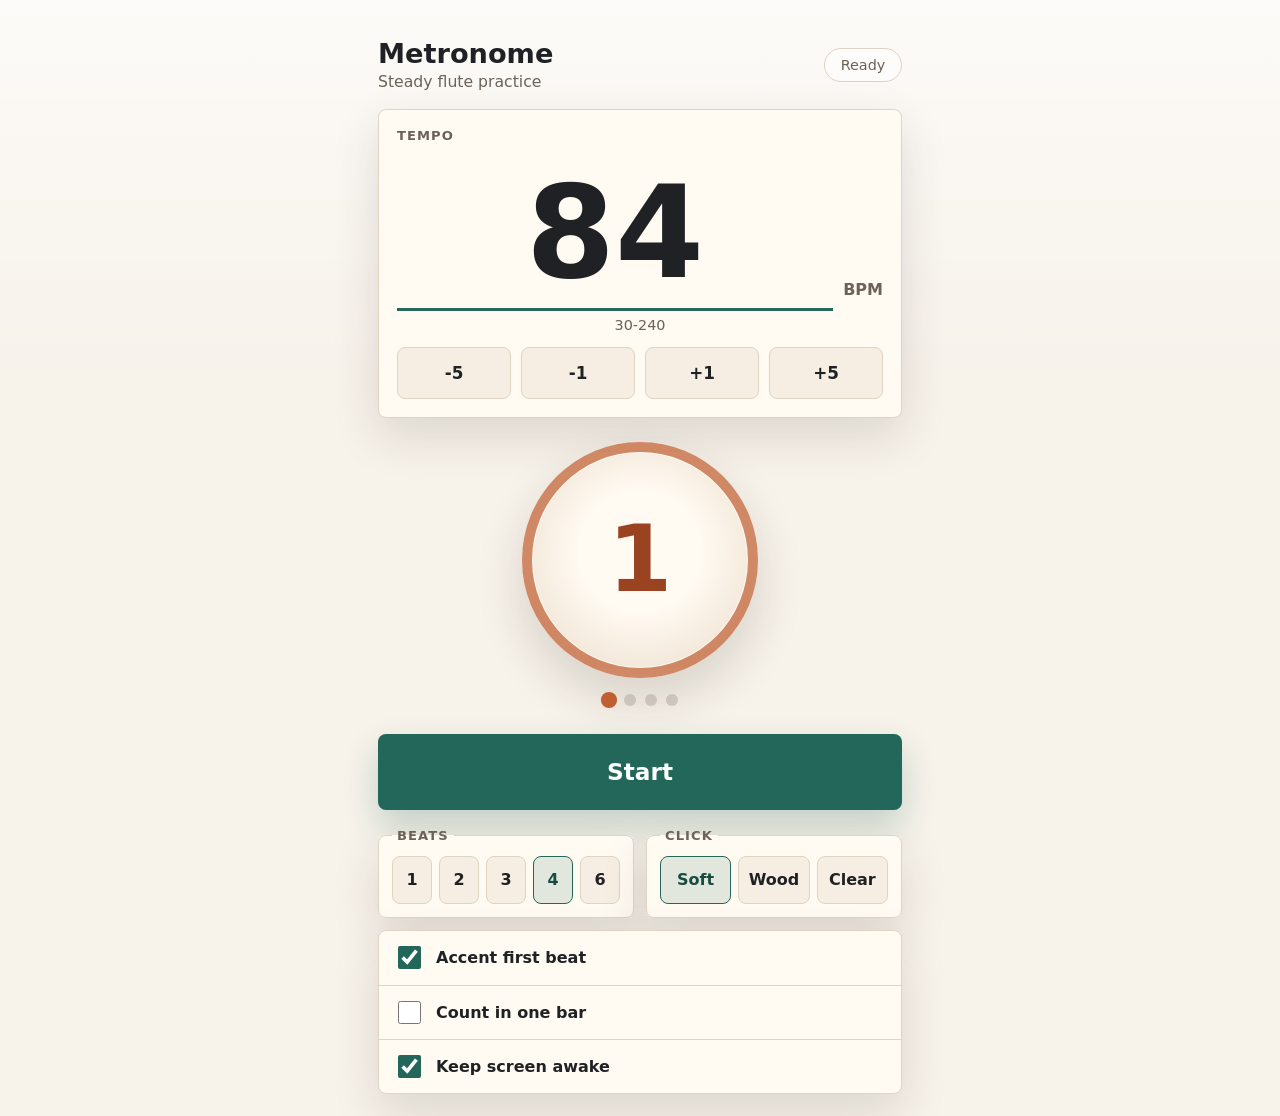
==== index.html @ 262b2afa "First cut of the application" ====
<!doctype html>
<html lang="en">
  <head>
    <meta charset="utf-8">
    <meta name="viewport" content="width=device-width, initial-scale=1, viewport-fit=cover">
    <meta name="theme-color" content="#f7f2ea">
    <meta name="apple-mobile-web-app-capable" content="yes">
    <meta name="apple-mobile-web-app-status-bar-style" content="default">
    <meta name="apple-mobile-web-app-title" content="Metronome">
    <title>Metronome</title>
    <link rel="manifest" href="manifest.webmanifest">
    <link rel="icon" href="icons/icon.svg" type="image/svg+xml">
    <link rel="apple-touch-icon" href="icons/apple-touch-icon.png">
    <link rel="stylesheet" href="styles.css">
  </head>
  <body>
    <main class="app" aria-labelledby="app-title">
      <header class="topbar">
        <div>
          <h1 id="app-title">Metronome</h1>
          <p class="subtitle">Steady flute practice</p>
        </div>
        <output id="state-label" class="state-label" aria-live="polite">Ready</output>
      </header>

      <section class="tempo-panel" aria-labelledby="tempo-title">
        <h2 id="tempo-title">Tempo</h2>
        <label class="bpm-control">
          <span class="sr-only">Beats per minute</span>
          <input id="bpm-input" type="number" inputmode="numeric" min="30" max="240" step="1" value="84" aria-describedby="bpm-range">
          <span>BPM</span>
        </label>
        <p id="bpm-range" class="hint">30-240</p>

        <div class="tempo-buttons" aria-label="Tempo adjustments">
          <button class="step-button" type="button" data-step="-5">-5</button>
          <button class="step-button" type="button" data-step="-1">-1</button>
          <button class="step-button" type="button" data-step="1">+1</button>
          <button class="step-button" type="button" data-step="5">+5</button>
        </div>
      </section>

      <section class="pulse-panel" aria-label="Current beat">
        <div id="pulse-ring" class="pulse-ring" aria-hidden="true">
          <span id="beat-number">1</span>
        </div>
        <div id="beat-dots" class="beat-dots" aria-hidden="true"></div>
      </section>

      <button id="play-button" class="play-button" type="button" aria-pressed="false">
        <span id="play-label">Start</span>
      </button>

      <section class="settings-grid" aria-label="Metronome settings">
        <fieldset class="setting-card">
          <legend>Beats</legend>
          <div class="segmented" role="radiogroup" aria-label="Beats per bar">
            <label><input type="radio" name="beats" value="1"> <span>1</span></label>
            <label><input type="radio" name="beats" value="2"> <span>2</span></label>
            <label><input type="radio" name="beats" value="3"> <span>3</span></label>
            <label><input type="radio" name="beats" value="4" checked> <span>4</span></label>
            <label><input type="radio" name="beats" value="6"> <span>6</span></label>
          </div>
        </fieldset>

        <fieldset class="setting-card">
          <legend>Click</legend>
          <div class="segmented sound-choice" role="radiogroup" aria-label="Click sound">
            <label><input type="radio" name="sound" value="soft" checked> <span>Soft</span></label>
            <label><input type="radio" name="sound" value="wood"> <span>Wood</span></label>
            <label><input type="radio" name="sound" value="clear"> <span>Clear</span></label>
          </div>
        </fieldset>

        <div class="toggle-row">
          <label class="toggle">
            <input id="accent-toggle" type="checkbox" checked>
            <span>Accent first beat</span>
          </label>
          <label class="toggle">
            <input id="count-in-toggle" type="checkbox">
            <span>Count in one bar</span>
          </label>
          <label class="toggle">
            <input id="wake-lock-toggle" type="checkbox" checked>
            <span>Keep screen awake</span>
          </label>
        </div>
      </section>
    </main>

    <script src="app.js" defer></script>
  </body>
</html>
---- styles.css ----
:root {
  color-scheme: light dark;
  --bg: #f7f2ea;
  --panel: #fffaf2;
  --panel-strong: #f0e3d3;
  --text: #202124;
  --muted: #6c6258;
  --line: #dfd3c3;
  --primary: #23675a;
  --primary-dark: #184c43;
  --accent: #c05f32;
  --focus: #0f766e;
  --shadow: 0 18px 48px rgb(57 45 34 / 14%);
  font-family: Inter, ui-sans-serif, system-ui, -apple-system, BlinkMacSystemFont, "Segoe UI", sans-serif;
}

* {
  box-sizing: border-box;
}

html {
  min-height: 100%;
}

body {
  min-height: 100vh;
  margin: 0;
  background:
    linear-gradient(180deg, rgb(255 255 255 / 68%), rgb(255 255 255 / 0%) 34%),
    var(--bg);
  color: var(--text);
}

button,
input {
  font: inherit;
}

button {
  -webkit-tap-highlight-color: transparent;
}

.app {
  width: min(100%, 560px);
  min-height: 100vh;
  margin: 0 auto;
  padding: max(18px, env(safe-area-inset-top)) 18px max(22px, env(safe-area-inset-bottom));
  display: grid;
  gap: 18px;
  align-content: start;
}

.topbar {
  display: flex;
  align-items: center;
  justify-content: space-between;
  gap: 16px;
  padding-top: 4px;
}

h1,
h2,
p {
  margin: 0;
}

h1 {
  font-size: 1.7rem;
  line-height: 1.05;
  font-weight: 780;
  letter-spacing: 0;
}

h2,
legend {
  color: var(--muted);
  font-size: 0.82rem;
  font-weight: 760;
  letter-spacing: 0.08em;
  text-transform: uppercase;
}

.subtitle,
.hint {
  color: var(--muted);
}

.subtitle {
  margin-top: 3px;
  font-size: 0.98rem;
}

.state-label {
  min-width: 78px;
  padding: 8px 11px;
  border: 1px solid var(--line);
  border-radius: 999px;
  background: rgb(255 255 255 / 44%);
  color: var(--muted);
  font-size: 0.9rem;
  text-align: center;
}

.state-label.playing {
  border-color: rgb(35 103 90 / 40%);
  background: rgb(35 103 90 / 12%);
  color: var(--primary-dark);
}

.tempo-panel,
.setting-card {
  border: 1px solid var(--line);
  border-radius: 8px;
  background: var(--panel);
  box-shadow: var(--shadow);
}

.tempo-panel {
  padding: 18px;
  display: grid;
  gap: 14px;
}

.bpm-control {
  display: grid;
  grid-template-columns: minmax(0, 1fr) auto;
  align-items: end;
  gap: 10px;
}

.bpm-control input {
  width: 100%;
  min-width: 0;
  border: 0;
  border-bottom: 3px solid var(--primary);
  border-radius: 0;
  background: transparent;
  color: var(--text);
  font-size: clamp(4.5rem, 28vw, 8rem);
  font-weight: 800;
  line-height: 0.95;
  letter-spacing: 0;
  text-align: center;
  appearance: textfield;
}

.bpm-control input::-webkit-outer-spin-button,
.bpm-control input::-webkit-inner-spin-button {
  margin: 0;
  appearance: none;
}

.bpm-control span:last-child {
  padding-bottom: 12px;
  color: var(--muted);
  font-weight: 760;
}

.hint {
  margin-top: -8px;
  font-size: 0.9rem;
  text-align: center;
}

.tempo-buttons {
  display: grid;
  grid-template-columns: repeat(4, minmax(0, 1fr));
  gap: 10px;
}

.step-button,
.play-button {
  border: 0;
  cursor: pointer;
  font-weight: 760;
}

.step-button {
  min-height: 52px;
  border: 1px solid var(--line);
  border-radius: 8px;
  background: #f6eee3;
  color: var(--text);
  font-size: 1.05rem;
}

.step-button:active,
.segmented label:active {
  transform: translateY(1px);
}

.pulse-panel {
  display: grid;
  justify-items: center;
  gap: 16px;
  padding: 6px 0 2px;
}

.pulse-ring {
  width: min(52vw, 236px);
  aspect-ratio: 1;
  border: 10px solid rgb(35 103 90 / 18%);
  border-radius: 50%;
  display: grid;
  place-items: center;
  background: radial-gradient(circle at 50% 46%, #fffaf2 0 38%, #eadbc8 100%);
  color: var(--primary-dark);
  box-shadow: inset 0 0 0 1px rgb(255 255 255 / 70%), 0 22px 48px rgb(58 45 33 / 16%);
  transition: transform 90ms ease, border-color 90ms ease, color 90ms ease;
}

.pulse-ring span {
  font-size: clamp(3.3rem, 18vw, 5.8rem);
  font-weight: 820;
  line-height: 1;
}

.pulse-ring.hit {
  transform: scale(1.045);
  border-color: rgb(35 103 90 / 58%);
}

.pulse-ring.accent {
  border-color: rgb(192 95 50 / 70%);
  color: #9a4320;
}

.beat-dots {
  min-height: 20px;
  display: flex;
  justify-content: center;
  gap: 9px;
}

.beat-dot {
  width: 12px;
  height: 12px;
  border-radius: 50%;
  background: rgb(108 98 88 / 24%);
  transition: transform 90ms ease, background-color 90ms ease;
}

.beat-dot.active {
  transform: scale(1.35);
  background: var(--primary);
}

.beat-dot.accent {
  background: var(--accent);
}

.play-button {
  min-height: 76px;
  border-radius: 8px;
  background: var(--primary);
  color: #fff;
  box-shadow: 0 16px 34px rgb(35 103 90 / 24%);
  font-size: 1.45rem;
}

.play-button[aria-pressed="true"] {
  background: #9f3e2a;
  box-shadow: 0 16px 34px rgb(159 62 42 / 22%);
}

.settings-grid {
  display: grid;
  gap: 12px;
}

.setting-card {
  margin: 0;
  padding: 13px;
}

.setting-card legend {
  padding: 0 5px;
}

.segmented {
  display: grid;
  grid-template-columns: repeat(5, minmax(0, 1fr));
  gap: 7px;
}

.sound-choice {
  grid-template-columns: repeat(3, minmax(0, 1fr));
}

.segmented input {
  position: absolute;
  opacity: 0;
  pointer-events: none;
}

.segmented span {
  min-height: 48px;
  border: 1px solid var(--line);
  border-radius: 8px;
  display: grid;
  place-items: center;
  background: #f6eee3;
  color: var(--text);
  font-weight: 760;
}

.segmented input:checked + span {
  border-color: var(--primary);
  background: rgb(35 103 90 / 13%);
  color: var(--primary-dark);
}

.toggle-row {
  border: 1px solid var(--line);
  border-radius: 8px;
  background: var(--panel);
  box-shadow: var(--shadow);
  overflow: hidden;
}

.toggle {
  min-height: 54px;
  padding: 0 15px;
  display: flex;
  align-items: center;
  gap: 12px;
  color: var(--text);
  font-weight: 650;
}

.toggle + .toggle {
  border-top: 1px solid var(--line);
}

.toggle input {
  width: 23px;
  height: 23px;
  accent-color: var(--primary);
}

:focus-visible {
  outline: 3px solid var(--focus);
  outline-offset: 3px;
}

.sr-only {
  position: absolute;
  width: 1px;
  height: 1px;
  padding: 0;
  margin: -1px;
  overflow: hidden;
  clip: rect(0, 0, 0, 0);
  white-space: nowrap;
  border: 0;
}

@media (min-width: 720px) {
  .app {
    padding-top: 36px;
  }

  .settings-grid {
    grid-template-columns: 1fr 1fr;
  }

  .toggle-row {
    grid-column: 1 / -1;
  }
}

@media (prefers-color-scheme: dark) {
  :root {
    --bg: #15181a;
    --panel: #202426;
    --panel-strong: #293033;
    --text: #f4f1ec;
    --muted: #bbb1a5;
    --line: #3a4143;
    --primary: #63c0aa;
    --primary-dark: #9ee0d0;
    --accent: #ee9363;
    --focus: #8fd8c7;
    --shadow: 0 18px 48px rgb(0 0 0 / 24%);
  }

  body {
    background: var(--bg);
  }

  .state-label,
  .step-button,
  .segmented span {
    background: #262c2f;
  }

  .pulse-ring {
    background: radial-gradient(circle at 50% 46%, #252b2d 0 38%, #151819 100%);
  }
}
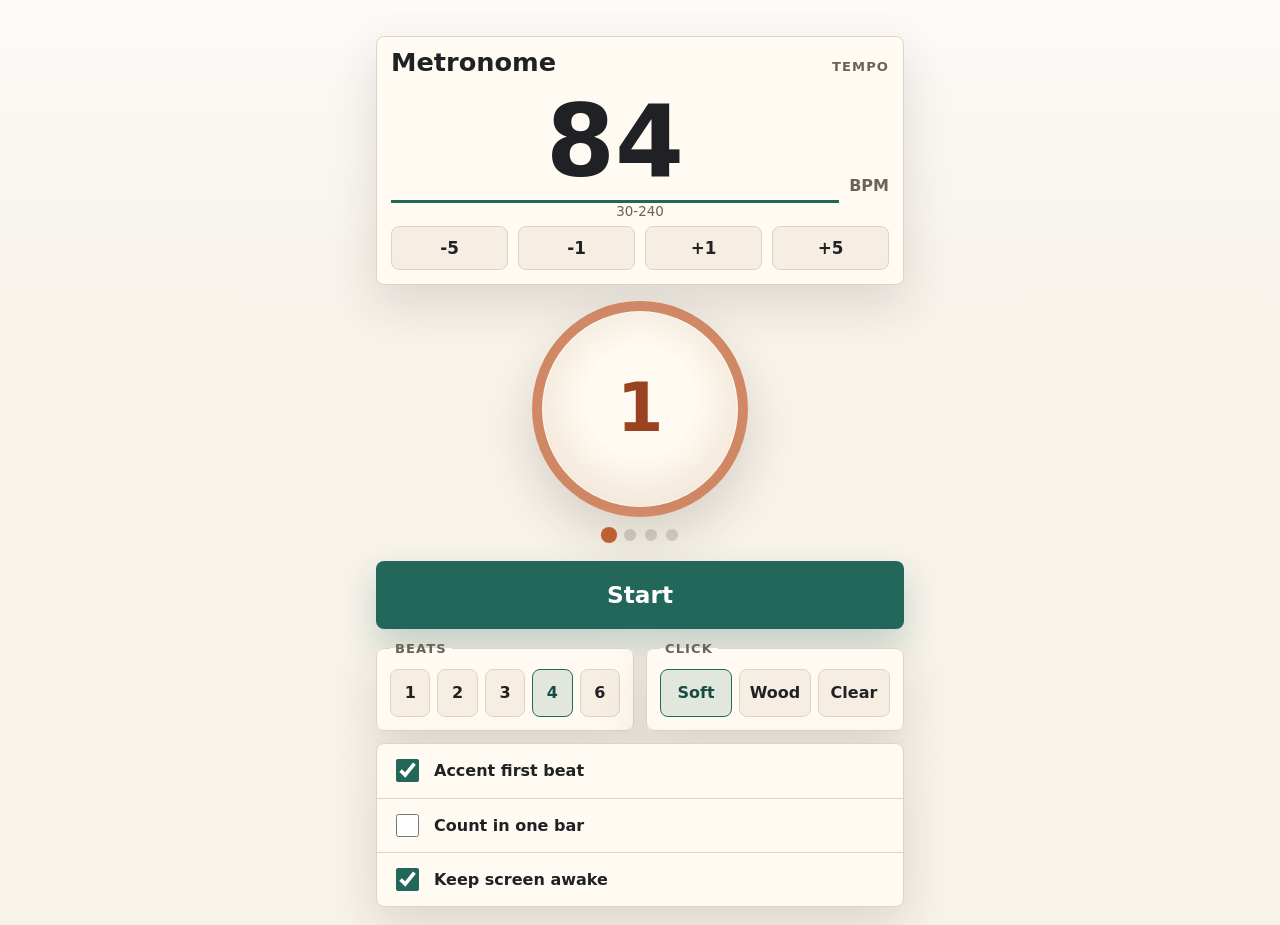
==== commit daedf909: "Some styling tweaks" ====
--- a/index.html
+++ b/index.html
@@ -15,16 +15,11 @@
   </head>
   <body>
     <main class="app" aria-labelledby="app-title">
-      <header class="topbar">
-        <div>
+      <section class="tempo-panel" aria-labelledby="tempo-title">
+        <div class="tempo-heading">
           <h1 id="app-title">Metronome</h1>
-          <p class="subtitle">Steady flute practice</p>
+          <h2 id="tempo-title">Tempo</h2>
         </div>
-        <output id="state-label" class="state-label" aria-live="polite">Ready</output>
-      </header>
-
-      <section class="tempo-panel" aria-labelledby="tempo-title">
-        <h2 id="tempo-title">Tempo</h2>
         <label class="bpm-control">
           <span class="sr-only">Beats per minute</span>
           <input id="bpm-input" type="number" inputmode="numeric" min="30" max="240" step="1" value="84" aria-describedby="bpm-range">
--- a/styles.css
+++ b/styles.css
@@ -44,18 +44,10 @@
   width: min(100%, 560px);
   min-height: 100vh;
   margin: 0 auto;
-  padding: max(18px, env(safe-area-inset-top)) 18px max(22px, env(safe-area-inset-bottom));
-  display: grid;
-  gap: 18px;
+  padding: max(14px, env(safe-area-inset-top)) 16px max(18px, env(safe-area-inset-bottom));
+  display: grid;
+  gap: 12px;
   align-content: start;
-}
-
-.topbar {
-  display: flex;
-  align-items: center;
-  justify-content: space-between;
-  gap: 16px;
-  padding-top: 4px;
 }
 
 h1,
@@ -65,7 +57,7 @@
 }
 
 h1 {
-  font-size: 1.7rem;
+  font-size: 1.6rem;
   line-height: 1.05;
   font-weight: 780;
   letter-spacing: 0;
@@ -80,31 +72,8 @@
   text-transform: uppercase;
 }
 
-.subtitle,
 .hint {
   color: var(--muted);
-}
-
-.subtitle {
-  margin-top: 3px;
-  font-size: 0.98rem;
-}
-
-.state-label {
-  min-width: 78px;
-  padding: 8px 11px;
-  border: 1px solid var(--line);
-  border-radius: 999px;
-  background: rgb(255 255 255 / 44%);
-  color: var(--muted);
-  font-size: 0.9rem;
-  text-align: center;
-}
-
-.state-label.playing {
-  border-color: rgb(35 103 90 / 40%);
-  background: rgb(35 103 90 / 12%);
-  color: var(--primary-dark);
 }
 
 .tempo-panel,
@@ -116,9 +85,21 @@
 }
 
 .tempo-panel {
-  padding: 18px;
-  display: grid;
-  gap: 14px;
+  padding: 12px 14px 14px;
+  display: grid;
+  gap: 7px;
+}
+
+.tempo-heading {
+  display: flex;
+  align-items: baseline;
+  justify-content: space-between;
+  gap: 16px;
+}
+
+.tempo-heading h2 {
+  flex: 0 0 auto;
+  text-align: right;
 }
 
 .bpm-control {
@@ -136,7 +117,7 @@
   border-radius: 0;
   background: transparent;
   color: var(--text);
-  font-size: clamp(4.5rem, 28vw, 8rem);
+  font-size: clamp(3.3rem, 22vw, 6.2rem);
   font-weight: 800;
   line-height: 0.95;
   letter-spacing: 0;
@@ -151,14 +132,14 @@
 }
 
 .bpm-control span:last-child {
-  padding-bottom: 12px;
+  padding-bottom: 8px;
   color: var(--muted);
   font-weight: 760;
 }
 
 .hint {
-  margin-top: -8px;
-  font-size: 0.9rem;
+  margin-top: -6px;
+  font-size: 0.84rem;
   text-align: center;
 }
 
@@ -176,7 +157,7 @@
 }
 
 .step-button {
-  min-height: 52px;
+  min-height: 44px;
   border: 1px solid var(--line);
   border-radius: 8px;
   background: #f6eee3;
@@ -192,12 +173,12 @@
 .pulse-panel {
   display: grid;
   justify-items: center;
-  gap: 16px;
-  padding: 6px 0 2px;
+  gap: 12px;
+  padding: 4px 0 0;
 }
 
 .pulse-ring {
-  width: min(52vw, 236px);
+  width: min(48vw, 216px);
   aspect-ratio: 1;
   border: 10px solid rgb(35 103 90 / 18%);
   border-radius: 50%;
@@ -210,7 +191,7 @@
 }
 
 .pulse-ring span {
-  font-size: clamp(3.3rem, 18vw, 5.8rem);
+  font-size: clamp(2.5rem, 13vw, 4.2rem);
   font-weight: 820;
   line-height: 1;
 }
@@ -250,7 +231,7 @@
 }
 
 .play-button {
-  min-height: 76px;
+  min-height: 68px;
   border-radius: 8px;
   background: var(--primary);
   color: #fff;
@@ -388,7 +369,6 @@
     background: var(--bg);
   }
 
-  .state-label,
   .step-button,
   .segmented span {
     background: #262c2f;
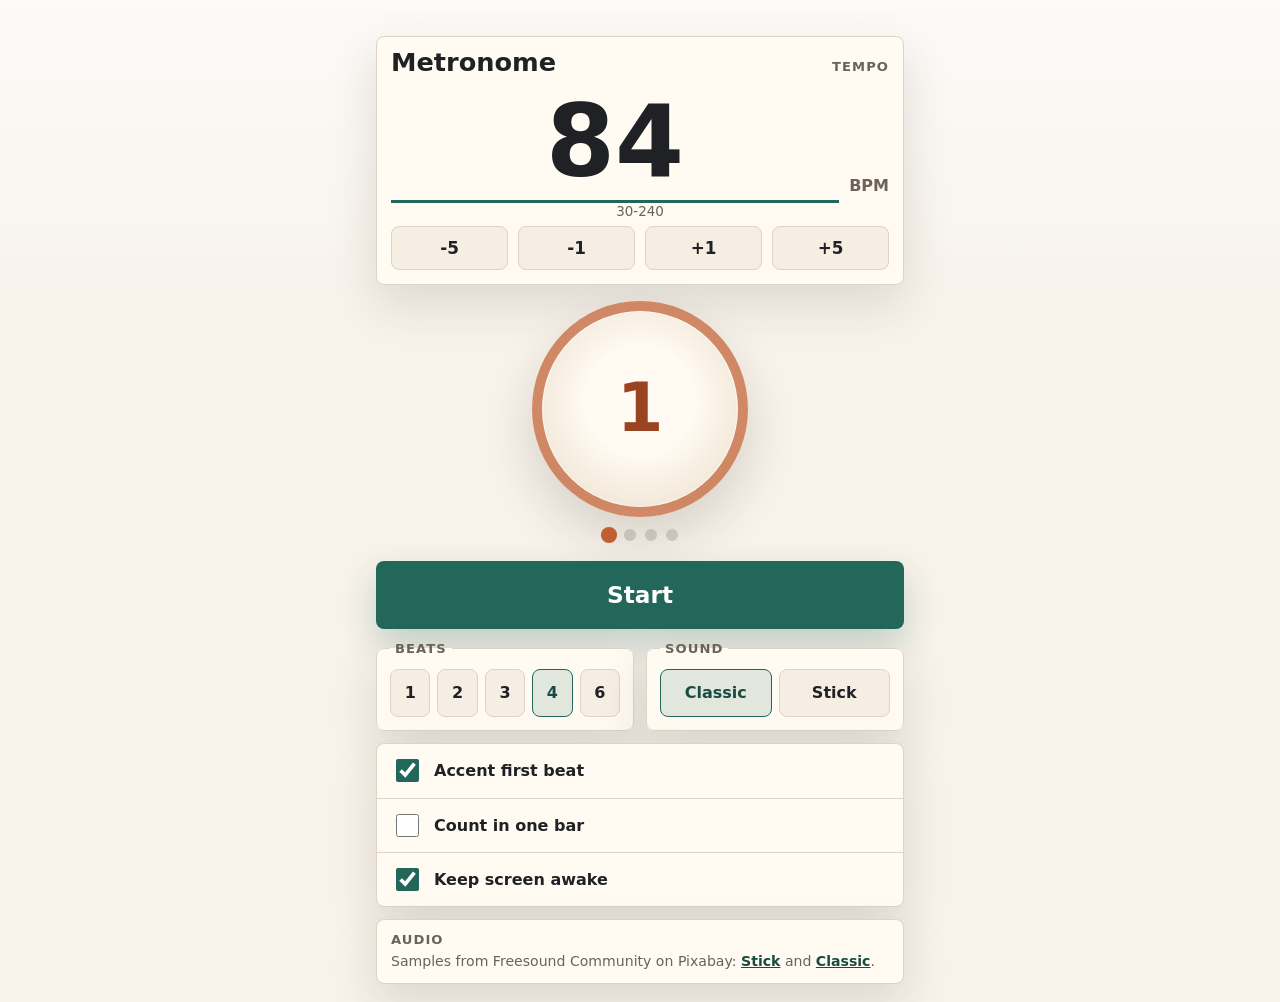
==== commit 4145a9d2: "Fixed issue in service worker. Switch from AudioContextClass to the <audio>  fix the issue Elowen wa" ====
--- a/index.html
+++ b/index.html
@@ -4,6 +4,7 @@
     <meta charset="utf-8">
     <meta name="viewport" content="width=device-width, initial-scale=1, viewport-fit=cover">
     <meta name="theme-color" content="#f7f2ea">
+    <meta name="mobile-web-app-capable" content="yes">
     <meta name="apple-mobile-web-app-capable" content="yes">
     <meta name="apple-mobile-web-app-status-bar-style" content="default">
     <meta name="apple-mobile-web-app-title" content="Metronome">
@@ -59,11 +60,10 @@
         </fieldset>
 
         <fieldset class="setting-card">
-          <legend>Click</legend>
-          <div class="segmented sound-choice" role="radiogroup" aria-label="Click sound">
-            <label><input type="radio" name="sound" value="soft" checked> <span>Soft</span></label>
-            <label><input type="radio" name="sound" value="wood"> <span>Wood</span></label>
-            <label><input type="radio" name="sound" value="clear"> <span>Clear</span></label>
+          <legend>Sound</legend>
+          <div class="segmented sound-choice" role="radiogroup" aria-label="Sound">
+            <label><input type="radio" name="sound" value="metronome" checked> <span>Classic</span></label>
+            <label><input type="radio" name="sound" value="drumstick"> <span>Stick</span></label>
           </div>
         </fieldset>
 
@@ -82,7 +82,22 @@
           </label>
         </div>
       </section>
+
+      <section class="credits-panel" aria-labelledby="credits-title">
+        <h2 id="credits-title">Audio</h2>
+        <p>
+          Samples from Freesound Community on Pixabay:
+          <a href="https://pixabay.com/users/freesound_community-46691455/?utm_source=link-attribution&amp;utm_medium=referral&amp;utm_campaign=music&amp;utm_content=103712" target="_blank" rel="noopener noreferrer">Stick</a>
+          and
+          <a href="https://pixabay.com/users/freesound_community-46691455/?utm_source=link-attribution&amp;utm_medium=referral&amp;utm_campaign=music&amp;utm_content=85688" target="_blank" rel="noopener noreferrer">Classic</a>.
+        </p>
+      </section>
     </main>
+
+    <div id="update-toast" class="update-toast" hidden>
+      <span>Update ready</span>
+      <button id="update-button" type="button">Refresh</button>
+    </div>
 
     <script src="app.js" defer></script>
   </body>
--- a/styles.css
+++ b/styles.css
@@ -77,7 +77,8 @@
 }
 
 .tempo-panel,
-.setting-card {
+.setting-card,
+.credits-panel {
   border: 1px solid var(--line);
   border-radius: 8px;
   background: var(--panel);
@@ -265,7 +266,7 @@
 }
 
 .sound-choice {
-  grid-template-columns: repeat(3, minmax(0, 1fr));
+  grid-template-columns: repeat(2, minmax(0, 1fr));
 }
 
 .segmented input {
@@ -317,6 +318,59 @@
   width: 23px;
   height: 23px;
   accent-color: var(--primary);
+}
+
+.credits-panel {
+  padding: 12px 14px;
+  display: grid;
+  gap: 5px;
+}
+
+.credits-panel p {
+  color: var(--muted);
+  font-size: 0.88rem;
+  line-height: 1.35;
+}
+
+.credits-panel a {
+  color: var(--primary-dark);
+  font-weight: 720;
+}
+
+.update-toast {
+  position: fixed;
+  right: 16px;
+  bottom: max(16px, env(safe-area-inset-bottom));
+  left: 16px;
+  width: min(528px, calc(100% - 32px));
+  margin: 0 auto;
+  padding: 10px 12px;
+  border: 1px solid var(--line);
+  border-radius: 8px;
+  display: flex;
+  align-items: center;
+  justify-content: space-between;
+  gap: 12px;
+  background: var(--panel);
+  box-shadow: var(--shadow);
+  color: var(--text);
+  font-weight: 720;
+  z-index: 10;
+}
+
+.update-toast[hidden] {
+  display: none;
+}
+
+.update-toast button {
+  min-height: 40px;
+  padding: 0 14px;
+  border: 0;
+  border-radius: 8px;
+  background: var(--primary);
+  color: #fff;
+  cursor: pointer;
+  font-weight: 760;
 }
 
 :focus-visible {
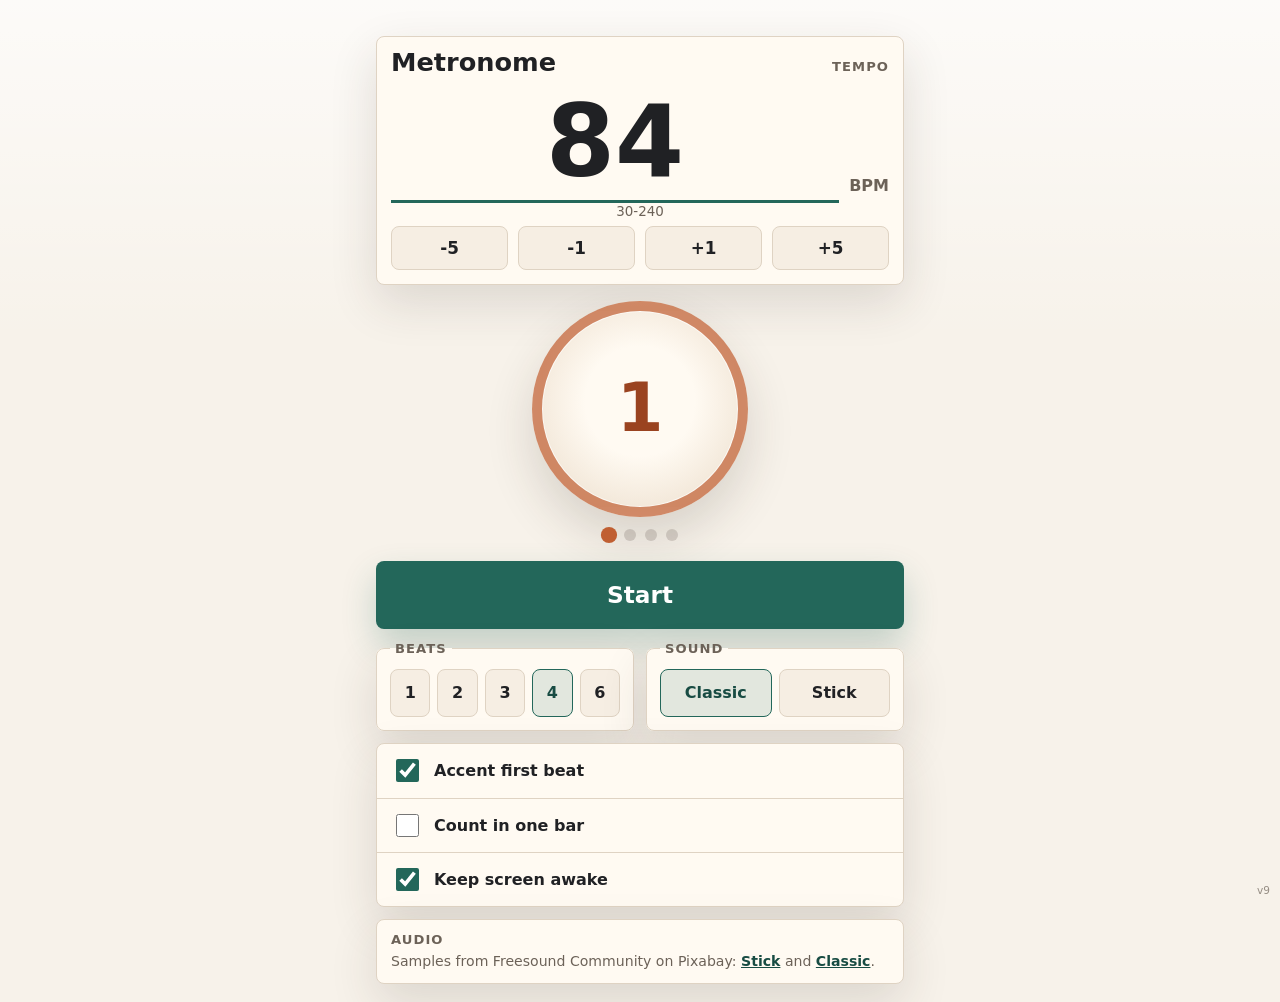
==== commit c39e6824: "Some tweaks to try and fix iphone playback issues with the new audio tag" ====
--- a/index.html
+++ b/index.html
@@ -98,6 +98,7 @@
       <span>Update ready</span>
       <button id="update-button" type="button">Refresh</button>
     </div>
+    <span id="version-label" class="version-label" aria-label="App version"></span>
 
     <script src="app.js" defer></script>
   </body>
--- a/styles.css
+++ b/styles.css
@@ -373,6 +373,17 @@
   font-weight: 760;
 }
 
+.version-label {
+  position: fixed;
+  right: 10px;
+  bottom: max(4px, env(safe-area-inset-bottom));
+  color: var(--muted);
+  font-size: 0.66rem;
+  line-height: 1;
+  opacity: 0.7;
+  pointer-events: none;
+}
+
 :focus-visible {
   outline: 3px solid var(--focus);
   outline-offset: 3px;
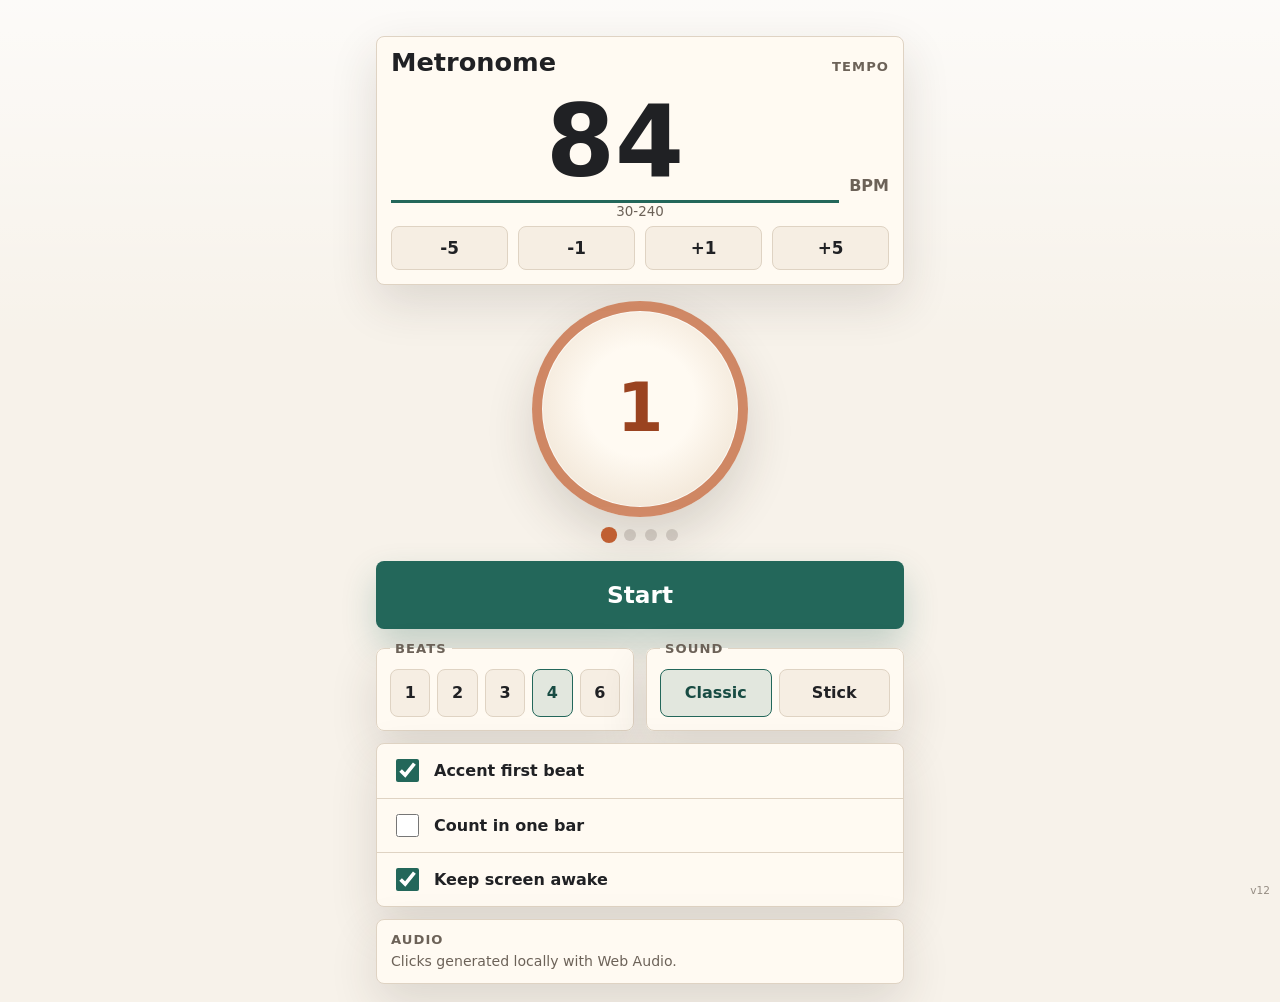
==== commit 6e949d1a: "Some more attempts to fix iphone audio issues" ====
--- a/index.html
+++ b/index.html
@@ -85,12 +85,7 @@
 
       <section class="credits-panel" aria-labelledby="credits-title">
         <h2 id="credits-title">Audio</h2>
-        <p>
-          Samples from Freesound Community on Pixabay:
-          <a href="https://pixabay.com/users/freesound_community-46691455/?utm_source=link-attribution&amp;utm_medium=referral&amp;utm_campaign=music&amp;utm_content=103712" target="_blank" rel="noopener noreferrer">Stick</a>
-          and
-          <a href="https://pixabay.com/users/freesound_community-46691455/?utm_source=link-attribution&amp;utm_medium=referral&amp;utm_campaign=music&amp;utm_content=85688" target="_blank" rel="noopener noreferrer">Classic</a>.
-        </p>
+        <p>Clicks generated locally with Web Audio.</p>
       </section>
     </main>
 
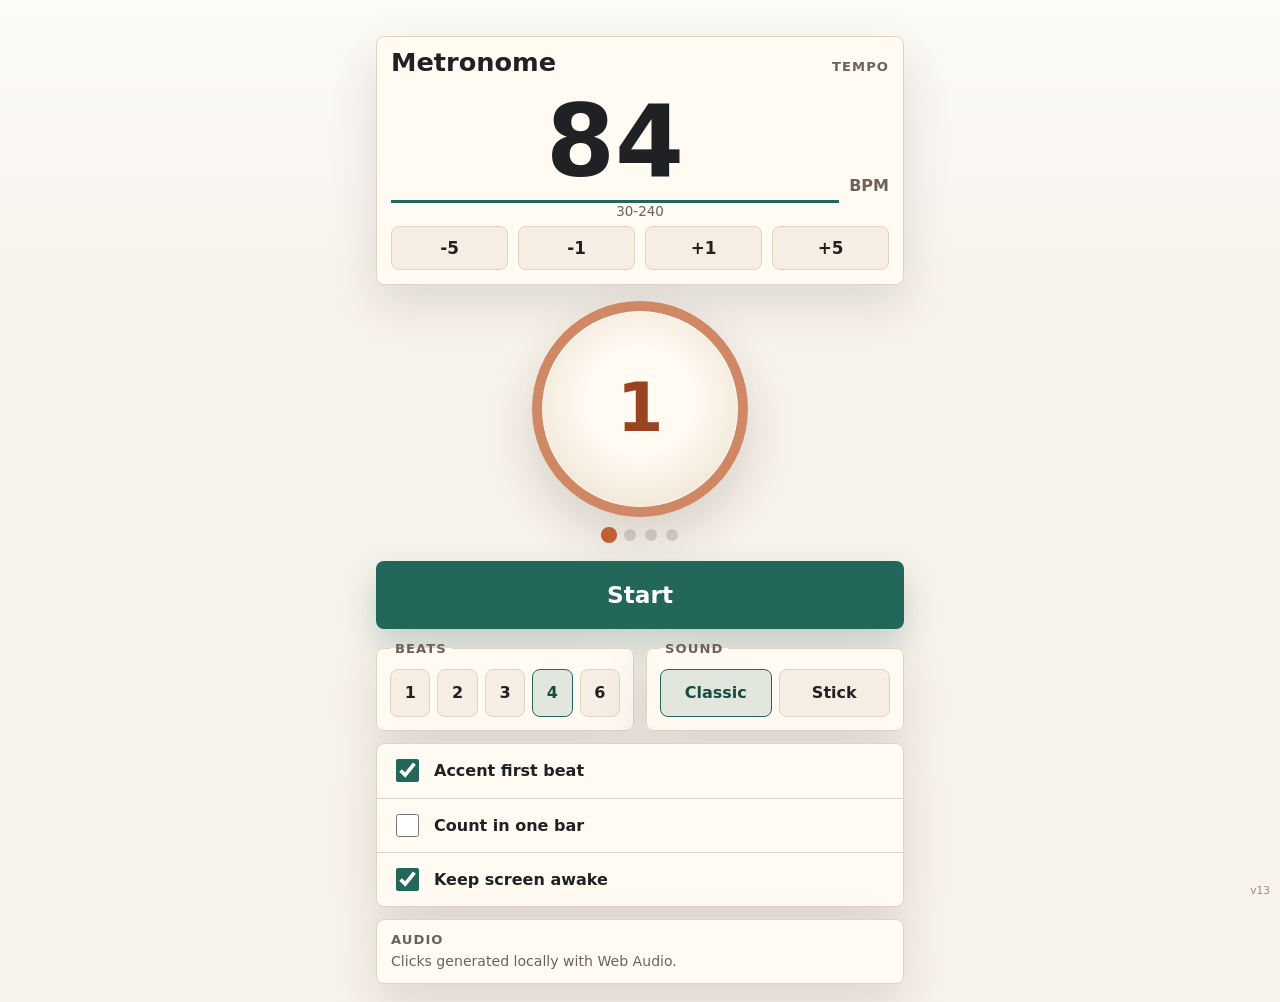
==== commit e6c20763: "Cleaned up, added readme and discoverability" ====
--- a/index.html
+++ b/index.html
@@ -3,6 +3,7 @@
   <head>
     <meta charset="utf-8">
     <meta name="viewport" content="width=device-width, initial-scale=1, viewport-fit=cover">
+    <meta name="description" content="A simple installable metronome web app with offline support and iPhone home screen installation.">
     <meta name="theme-color" content="#f7f2ea">
     <meta name="mobile-web-app-capable" content="yes">
     <meta name="apple-mobile-web-app-capable" content="yes">
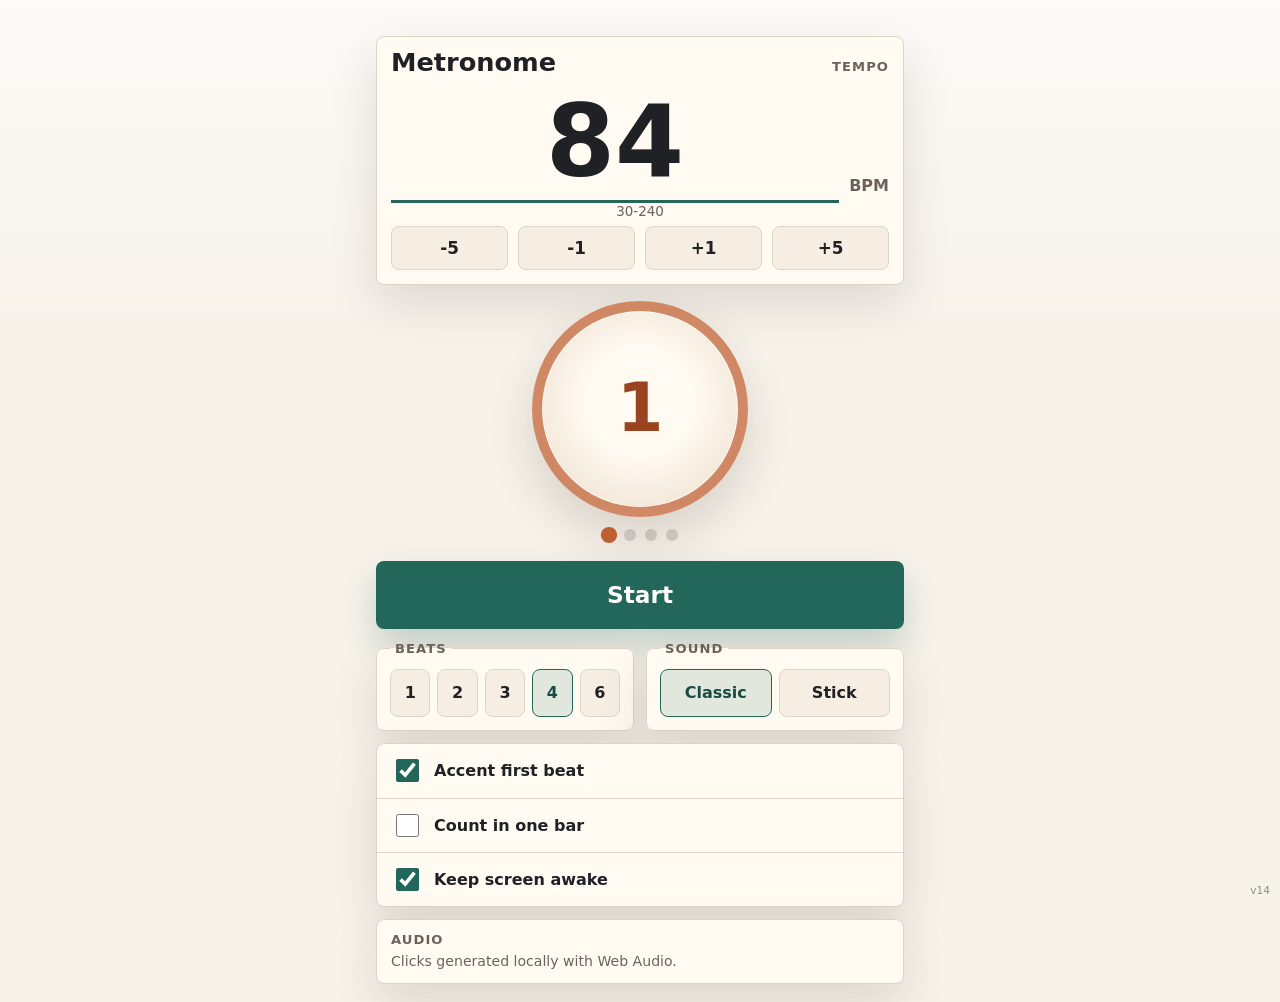
==== commit ebad90a1: "Some improved search and web integration / support" ====
--- a/index.html
+++ b/index.html
@@ -3,17 +3,58 @@
   <head>
     <meta charset="utf-8">
     <meta name="viewport" content="width=device-width, initial-scale=1, viewport-fit=cover">
-    <meta name="description" content="A simple installable metronome web app with offline support and iPhone home screen installation.">
+    <meta name="description" content="A simple free metronome web app with accurate timing, offline support, and no ads or logins.">
     <meta name="theme-color" content="#f7f2ea">
     <meta name="mobile-web-app-capable" content="yes">
     <meta name="apple-mobile-web-app-capable" content="yes">
     <meta name="apple-mobile-web-app-status-bar-style" content="default">
     <meta name="apple-mobile-web-app-title" content="Metronome">
     <title>Metronome</title>
+    <link rel="canonical" href="https://kristc.github.io/Metronome/">
     <link rel="manifest" href="manifest.webmanifest">
     <link rel="icon" href="icons/icon.svg" type="image/svg+xml">
     <link rel="apple-touch-icon" href="icons/apple-touch-icon.png">
+    <meta property="og:type" content="website">
+    <meta property="og:site_name" content="Metronome">
+    <meta property="og:title" content="Metronome">
+    <meta property="og:description" content="A simple free metronome web app with accurate timing, offline support, and no ads or logins.">
+    <meta property="og:url" content="https://kristc.github.io/Metronome/">
+    <meta property="og:image" content="https://kristc.github.io/Metronome/icons/icon-512.png">
+    <meta property="og:image:width" content="512">
+    <meta property="og:image:height" content="512">
+    <meta name="twitter:card" content="summary">
+    <meta name="twitter:title" content="Metronome">
+    <meta name="twitter:description" content="A simple free metronome web app with accurate timing, offline support, and no ads or logins.">
+    <meta name="twitter:image" content="https://kristc.github.io/Metronome/icons/icon-512.png">
     <link rel="stylesheet" href="styles.css">
+    <script type="application/ld+json">
+      {
+        "@context": "https://schema.org",
+        "@type": "WebApplication",
+        "@id": "https://kristc.github.io/Metronome/#app",
+        "name": "Metronome",
+        "url": "https://kristc.github.io/Metronome/",
+        "applicationCategory": "MusicApplication",
+        "operatingSystem": "Any",
+        "browserRequirements": "Requires a modern browser with Web Audio support.",
+        "description": "A simple free metronome web app with accurate timing, offline support, and no ads or logins.",
+        "image": "https://kristc.github.io/Metronome/icons/icon-512.png",
+        "isAccessibleForFree": true,
+        "offers": {
+          "@type": "Offer",
+          "price": "0",
+          "priceCurrency": "USD"
+        },
+        "featureList": [
+          "30-240 BPM tempo range",
+          "Beat groupings for 1, 2, 3, 4, and 6 beats",
+          "Optional first-beat accent",
+          "Optional one-bar count-in",
+          "Offline support after first load",
+          "iPhone home screen installation"
+        ]
+      }
+    </script>
   </head>
   <body>
     <main class="app" aria-labelledby="app-title">
